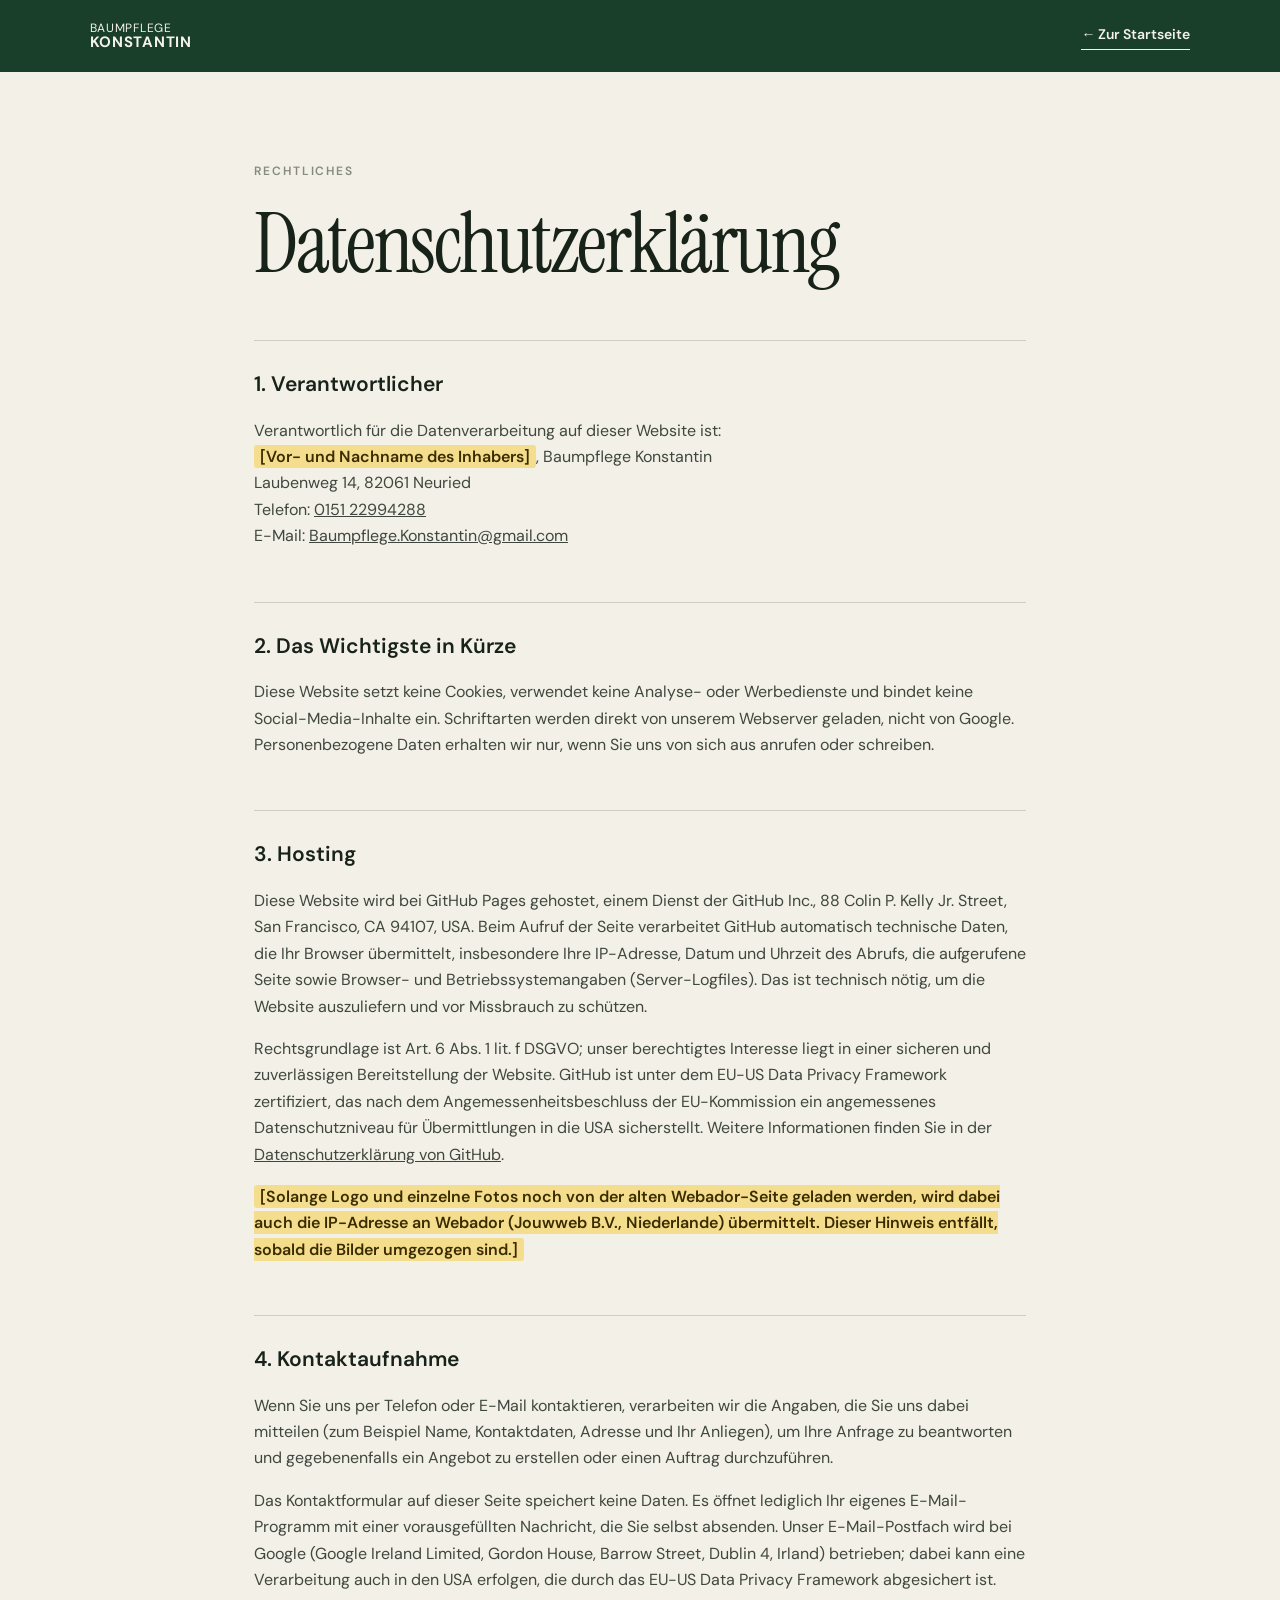
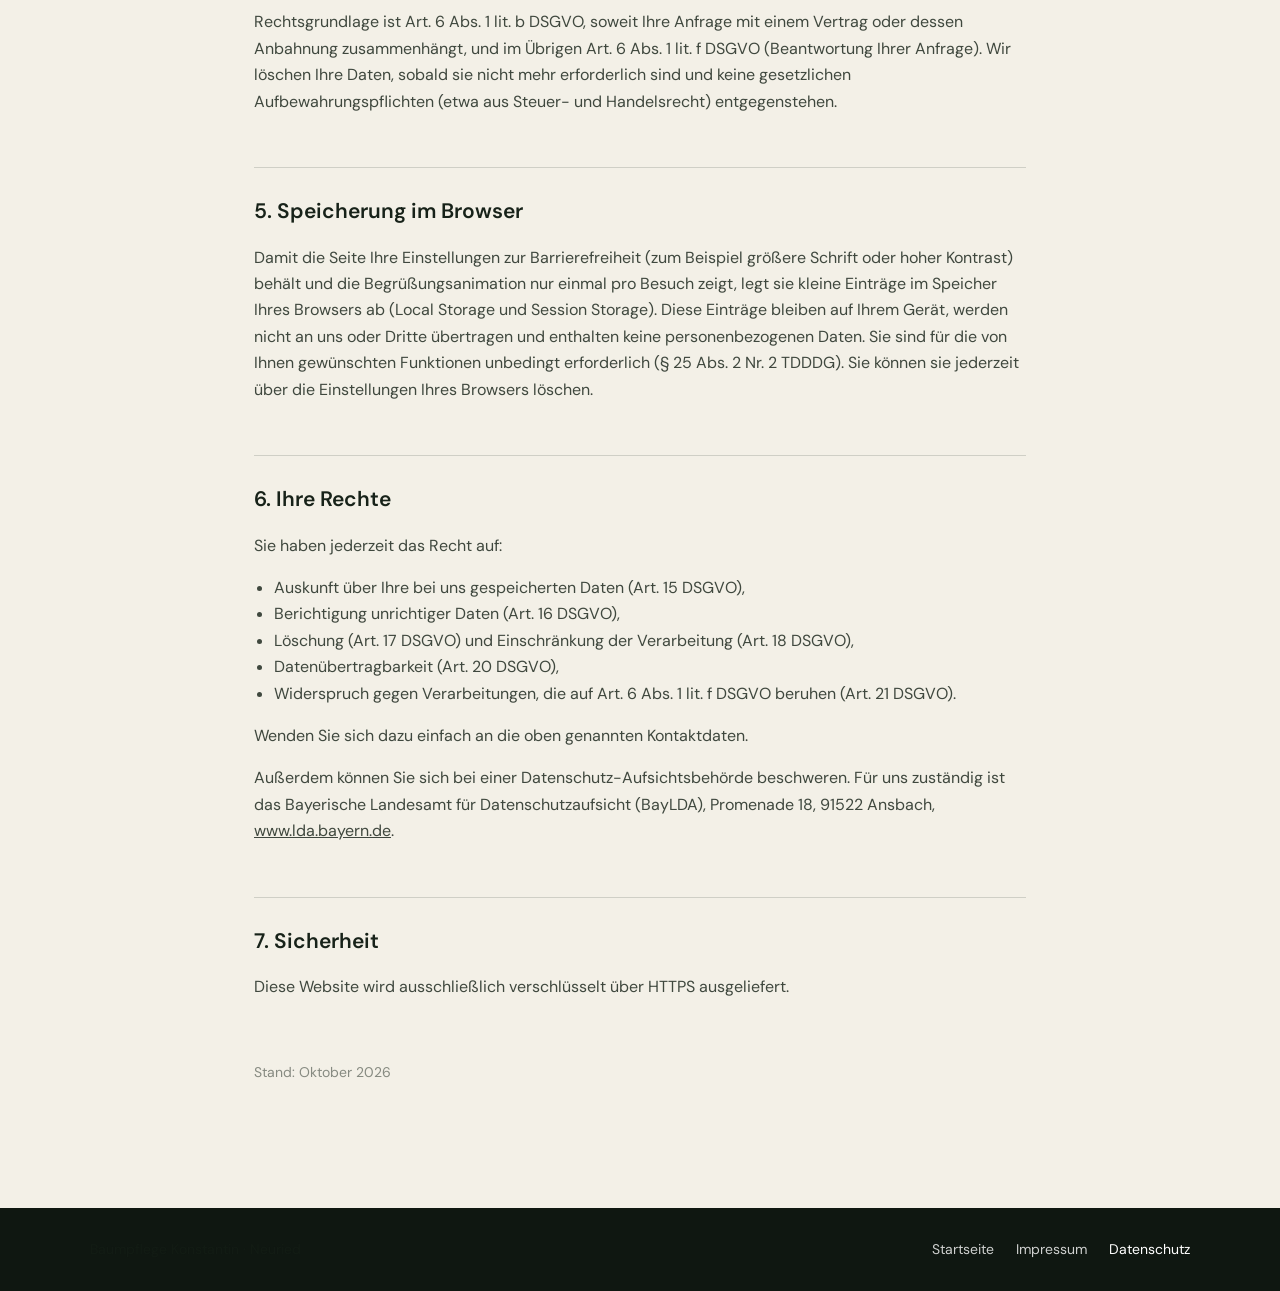
==== datenschutz.html @ 7d9e6bc2 "Impressum und Datenschutz als Unterseiten, Schriften lokal statt von Google Co-Authored-By: Claude O" ====
<!doctype html>
<html lang="de">
<head>
  <meta charset="utf-8" />
  <meta name="viewport" content="width=device-width, initial-scale=1" />
  <meta name="robots" content="noindex" />
  <title>Datenschutz | Baumpflege Konstantin</title>
  <link rel="stylesheet" href="fonts.css" />
  <link rel="stylesheet" href="recht.css" />
</head>
<body>
  <header class="legal-head">
    <a class="legal-brand" href="index.html">Baumpflege<strong>Konstantin</strong></a>
    <a class="legal-back" href="index.html">← Zur Startseite</a>
  </header>

  <main>
    <p class="kicker">Rechtliches</p>
    <h1>Datenschutz&shy;erklärung</h1>

    <h2>1. Verantwortlicher</h2>
    <p>
      Verantwortlich für die Datenverarbeitung auf dieser Website ist:<br>
      <span class="todo">[Vor- und Nachname des Inhabers]</span>, Baumpflege Konstantin<br>
      Laubenweg 14, 82061 Neuried<br>
      Telefon: <a href="tel:+4915122994288">0151 22994288</a><br>
      E-Mail: <a href="mailto:Baumpflege.Konstantin@gmail.com">Baumpflege.Konstantin@gmail.com</a>
    </p>

    <h2>2. Das Wichtigste in Kürze</h2>
    <p>Diese Website setzt keine Cookies, verwendet keine Analyse- oder Werbedienste und bindet keine Social-Media-Inhalte ein. Schriftarten werden direkt von unserem Webserver geladen, nicht von Google. Personenbezogene Daten erhalten wir nur, wenn Sie uns von sich aus anrufen oder schreiben.</p>

    <h2>3. Hosting</h2>
    <p>Diese Website wird bei GitHub Pages gehostet, einem Dienst der GitHub Inc., 88 Colin P. Kelly Jr. Street, San Francisco, CA 94107, USA. Beim Aufruf der Seite verarbeitet GitHub automatisch technische Daten, die Ihr Browser übermittelt, insbesondere Ihre IP-Adresse, Datum und Uhrzeit des Abrufs, die aufgerufene Seite sowie Browser- und Betriebssystemangaben (Server-Logfiles). Das ist technisch nötig, um die Website auszuliefern und vor Missbrauch zu schützen.</p>
    <p>Rechtsgrundlage ist Art. 6 Abs. 1 lit. f DSGVO; unser berechtigtes Interesse liegt in einer sicheren und zuverlässigen Bereitstellung der Website. GitHub ist unter dem EU-US Data Privacy Framework zertifiziert, das nach dem Angemessenheitsbeschluss der EU-Kommission ein angemessenes Datenschutzniveau für Übermittlungen in die USA sicherstellt. Weitere Informationen finden Sie in der <a href="https://docs.github.com/de/site-policy/privacy-policies/github-general-privacy-statement" target="_blank" rel="noopener">Datenschutzerklärung von GitHub</a>.</p>
    <p><span class="todo">[Solange Logo und einzelne Fotos noch von der alten Webador-Seite geladen werden, wird dabei auch die IP-Adresse an Webador (Jouwweb B.V., Niederlande) übermittelt. Dieser Hinweis entfällt, sobald die Bilder umgezogen sind.]</span></p>

    <h2>4. Kontaktaufnahme</h2>
    <p>Wenn Sie uns per Telefon oder E-Mail kontaktieren, verarbeiten wir die Angaben, die Sie uns dabei mitteilen (zum Beispiel Name, Kontaktdaten, Adresse und Ihr Anliegen), um Ihre Anfrage zu beantworten und gegebenenfalls ein Angebot zu erstellen oder einen Auftrag durchzuführen.</p>
    <p>Das Kontaktformular auf dieser Seite speichert keine Daten. Es öffnet lediglich Ihr eigenes E-Mail-Programm mit einer vorausgefüllten Nachricht, die Sie selbst absenden. Unser E-Mail-Postfach wird bei Google (Google Ireland Limited, Gordon House, Barrow Street, Dublin 4, Irland) betrieben; dabei kann eine Verarbeitung auch in den USA erfolgen, die durch das EU-US Data Privacy Framework abgesichert ist.</p>
    <p>Rechtsgrundlage ist Art. 6 Abs. 1 lit. b DSGVO, soweit Ihre Anfrage mit einem Vertrag oder dessen Anbahnung zusammenhängt, und im Übrigen Art. 6 Abs. 1 lit. f DSGVO (Beantwortung Ihrer Anfrage). Wir löschen Ihre Daten, sobald sie nicht mehr erforderlich sind und keine gesetzlichen Aufbewahrungspflichten (etwa aus Steuer- und Handelsrecht) entgegenstehen.</p>

    <h2>5. Speicherung im Browser</h2>
    <p>Damit die Seite Ihre Einstellungen zur Barrierefreiheit (zum Beispiel größere Schrift oder hoher Kontrast) behält und die Begrüßungsanimation nur einmal pro Besuch zeigt, legt sie kleine Einträge im Speicher Ihres Browsers ab (Local Storage und Session Storage). Diese Einträge bleiben auf Ihrem Gerät, werden nicht an uns oder Dritte übertragen und enthalten keine personenbezogenen Daten. Sie sind für die von Ihnen gewünschten Funktionen unbedingt erforderlich (§ 25 Abs. 2 Nr. 2 TDDDG). Sie können sie jederzeit über die Einstellungen Ihres Browsers löschen.</p>

    <h2>6. Ihre Rechte</h2>
    <p>Sie haben jederzeit das Recht auf:</p>
    <ul>
      <li>Auskunft über Ihre bei uns gespeicherten Daten (Art. 15 DSGVO),</li>
      <li>Berichtigung unrichtiger Daten (Art. 16 DSGVO),</li>
      <li>Löschung (Art. 17 DSGVO) und Einschränkung der Verarbeitung (Art. 18 DSGVO),</li>
      <li>Datenübertragbarkeit (Art. 20 DSGVO),</li>
      <li>Widerspruch gegen Verarbeitungen, die auf Art. 6 Abs. 1 lit. f DSGVO beruhen (Art. 21 DSGVO).</li>
    </ul>
    <p>Wenden Sie sich dazu einfach an die oben genannten Kontaktdaten.</p>
    <p>Außerdem können Sie sich bei einer Datenschutz-Aufsichtsbehörde beschweren. Für uns zuständig ist das Bayerische Landesamt für Datenschutzaufsicht (BayLDA), Promenade 18, 91522 Ansbach, <a href="https://www.lda.bayern.de" target="_blank" rel="noopener">www.lda.bayern.de</a>.</p>

    <h2>7. Sicherheit</h2>
    <p>Diese Website wird ausschließlich verschlüsselt über HTTPS ausgeliefert.</p>

    <p class="stand">Stand: Oktober 2026</p>
  </main>

  <footer>
    <p>Baumpflege Konstantin · Neuried</p>
    <nav aria-label="Rechtliches"><a href="index.html">Startseite</a><a href="impressum.html">Impressum</a><a href="datenschutz.html" aria-current="page">Datenschutz</a></nav>
  </footer>
</body>
</html>
---- fonts.css ----
/* latin-ext */
@font-face {
  font-family: 'DM Sans';
  font-style: normal;
  font-weight: 400;
  font-display: swap;
  src: url(fonts/DMSans-normal-latin-ext.woff2) format('woff2');
  unicode-range: U+0100-02BA, U+02BD-02C5, U+02C7-02CC, U+02CE-02D7, U+02DD-02FF, U+0304, U+0308, U+0329, U+1D00-1DBF, U+1E00-1E9F, U+1EF2-1EFF, U+2020, U+20A0-20AB, U+20AD-20C4, U+2113, U+2C60-2C7F, U+A720-A7FF;
}
/* latin */
@font-face {
  font-family: 'DM Sans';
  font-style: normal;
  font-weight: 400;
  font-display: swap;
  src: url(fonts/DMSans-normal-latin.woff2) format('woff2');
  unicode-range: U+0000-00FF, U+0131, U+0152-0153, U+02BB-02BC, U+02C6, U+02DA, U+02DC, U+0304, U+0308, U+0329, U+2000-206F, U+20AC, U+2122, U+2191, U+2193, U+2212, U+2215, U+FEFF, U+FFFD;
}
/* latin-ext */
@font-face {
  font-family: 'DM Sans';
  font-style: normal;
  font-weight: 500;
  font-display: swap;
  src: url(fonts/DMSans-normal-latin-ext.woff2) format('woff2');
  unicode-range: U+0100-02BA, U+02BD-02C5, U+02C7-02CC, U+02CE-02D7, U+02DD-02FF, U+0304, U+0308, U+0329, U+1D00-1DBF, U+1E00-1E9F, U+1EF2-1EFF, U+2020, U+20A0-20AB, U+20AD-20C4, U+2113, U+2C60-2C7F, U+A720-A7FF;
}
/* latin */
@font-face {
  font-family: 'DM Sans';
  font-style: normal;
  font-weight: 500;
  font-display: swap;
  src: url(fonts/DMSans-normal-latin.woff2) format('woff2');
  unicode-range: U+0000-00FF, U+0131, U+0152-0153, U+02BB-02BC, U+02C6, U+02DA, U+02DC, U+0304, U+0308, U+0329, U+2000-206F, U+20AC, U+2122, U+2191, U+2193, U+2212, U+2215, U+FEFF, U+FFFD;
}
/* latin-ext */
@font-face {
  font-family: 'DM Sans';
  font-style: normal;
  font-weight: 600;
  font-display: swap;
  src: url(fonts/DMSans-normal-latin-ext.woff2) format('woff2');
  unicode-range: U+0100-02BA, U+02BD-02C5, U+02C7-02CC, U+02CE-02D7, U+02DD-02FF, U+0304, U+0308, U+0329, U+1D00-1DBF, U+1E00-1E9F, U+1EF2-1EFF, U+2020, U+20A0-20AB, U+20AD-20C4, U+2113, U+2C60-2C7F, U+A720-A7FF;
}
/* latin */
@font-face {
  font-family: 'DM Sans';
  font-style: normal;
  font-weight: 600;
  font-display: swap;
  src: url(fonts/DMSans-normal-latin.woff2) format('woff2');
  unicode-range: U+0000-00FF, U+0131, U+0152-0153, U+02BB-02BC, U+02C6, U+02DA, U+02DC, U+0304, U+0308, U+0329, U+2000-206F, U+20AC, U+2122, U+2191, U+2193, U+2212, U+2215, U+FEFF, U+FFFD;
}
/* latin-ext */
@font-face {
  font-family: 'DM Sans';
  font-style: normal;
  font-weight: 700;
  font-display: swap;
  src: url(fonts/DMSans-normal-latin-ext.woff2) format('woff2');
  unicode-range: U+0100-02BA, U+02BD-02C5, U+02C7-02CC, U+02CE-02D7, U+02DD-02FF, U+0304, U+0308, U+0329, U+1D00-1DBF, U+1E00-1E9F, U+1EF2-1EFF, U+2020, U+20A0-20AB, U+20AD-20C4, U+2113, U+2C60-2C7F, U+A720-A7FF;
}
/* latin */
@font-face {
  font-family: 'DM Sans';
  font-style: normal;
  font-weight: 700;
  font-display: swap;
  src: url(fonts/DMSans-normal-latin.woff2) format('woff2');
  unicode-range: U+0000-00FF, U+0131, U+0152-0153, U+02BB-02BC, U+02C6, U+02DA, U+02DC, U+0304, U+0308, U+0329, U+2000-206F, U+20AC, U+2122, U+2191, U+2193, U+2212, U+2215, U+FEFF, U+FFFD;
}
/* latin-ext */
@font-face {
  font-family: 'Instrument Serif';
  font-style: italic;
  font-weight: 400;
  font-display: swap;
  src: url(fonts/InstrumentSerif-italic-latin-ext.woff2) format('woff2');
  unicode-range: U+0100-02BA, U+02BD-02C5, U+02C7-02CC, U+02CE-02D7, U+02DD-02FF, U+0304, U+0308, U+0329, U+1D00-1DBF, U+1E00-1E9F, U+1EF2-1EFF, U+2020, U+20A0-20AB, U+20AD-20C4, U+2113, U+2C60-2C7F, U+A720-A7FF;
}
/* latin */
@font-face {
  font-family: 'Instrument Serif';
  font-style: italic;
  font-weight: 400;
  font-display: swap;
  src: url(fonts/InstrumentSerif-italic-latin.woff2) format('woff2');
  unicode-range: U+0000-00FF, U+0131, U+0152-0153, U+02BB-02BC, U+02C6, U+02DA, U+02DC, U+0304, U+0308, U+0329, U+2000-206F, U+20AC, U+2122, U+2191, U+2193, U+2212, U+2215, U+FEFF, U+FFFD;
}
/* latin-ext */
@font-face {
  font-family: 'Instrument Serif';
  font-style: normal;
  font-weight: 400;
  font-display: swap;
  src: url(fonts/InstrumentSerif-normal-latin-ext.woff2) format('woff2');
  unicode-range: U+0100-02BA, U+02BD-02C5, U+02C7-02CC, U+02CE-02D7, U+02DD-02FF, U+0304, U+0308, U+0329, U+1D00-1DBF, U+1E00-1E9F, U+1EF2-1EFF, U+2020, U+20A0-20AB, U+20AD-20C4, U+2113, U+2C60-2C7F, U+A720-A7FF;
}
/* latin */
@font-face {
  font-family: 'Instrument Serif';
  font-style: normal;
  font-weight: 400;
  font-display: swap;
  src: url(fonts/InstrumentSerif-normal-latin.woff2) format('woff2');
  unicode-range: U+0000-00FF, U+0131, U+0152-0153, U+02BB-02BC, U+02C6, U+02DA, U+02DC, U+0304, U+0308, U+0329, U+2000-206F, U+20AC, U+2122, U+2191, U+2193, U+2212, U+2215, U+FEFF, U+FFFD;
}
---- recht.css ----
:root{--ink:#172219;--forest:#193e2a;--paper:#f3f0e7;--line:rgba(23,34,25,.16);--serif:'Instrument Serif',serif;--sans:'DM Sans',sans-serif}
*{box-sizing:border-box}
html{scroll-behavior:smooth}
body{margin:0;background:var(--paper);color:var(--ink);font-family:var(--sans);font-size:16px;line-height:1.65}
a{color:inherit}
.legal-head{display:flex;align-items:center;justify-content:space-between;gap:20px;padding:22px 7vw;background:var(--forest);color:#f5f2e9}
.legal-head a{text-decoration:none}
.legal-brand{display:flex;flex-direction:column;font-size:12px;line-height:1.05;letter-spacing:.06em;text-transform:uppercase}
.legal-brand strong{font-size:15px}
.legal-back{font-size:14px;font-weight:600;border-bottom:1px solid currentColor;padding-bottom:3px}
main{max-width:820px;margin:0 auto;padding:90px 24px 110px}
.kicker{font-size:12px;letter-spacing:.16em;text-transform:uppercase;font-weight:600;opacity:.6;margin:0 0 22px}
h1{font-family:var(--serif);font-weight:400;font-size:clamp(48px,7vw,84px);line-height:.95;letter-spacing:-.03em;margin:0 0 56px}
h2{font-size:21px;font-weight:600;margin:52px 0 12px;padding-top:26px;border-top:1px solid var(--line)}
h3{font-size:17px;font-weight:600;margin:28px 0 8px}
p,li{color:rgba(23,34,25,.82)}
ul{padding-left:20px}
.todo{background:#f4dd8c;color:#3a2c00;padding:1px 6px;border-radius:3px;font-weight:600}
.stand{margin-top:60px;font-size:14px;opacity:.6}
footer{padding:30px 7vw;background:#0f1711;color:#fff;display:flex;flex-wrap:wrap;justify-content:space-between;gap:20px;font-size:14px}
footer nav{display:flex;flex-wrap:wrap;gap:22px}
footer a{text-decoration:none;opacity:.8}
footer a:hover,footer a[aria-current]{opacity:1}
footer p{margin:0;opacity:.55}
@media(max-width:640px){main{padding:64px 20px 90px}.legal-head{padding:18px 20px}footer{padding:28px 20px;flex-direction:column}}
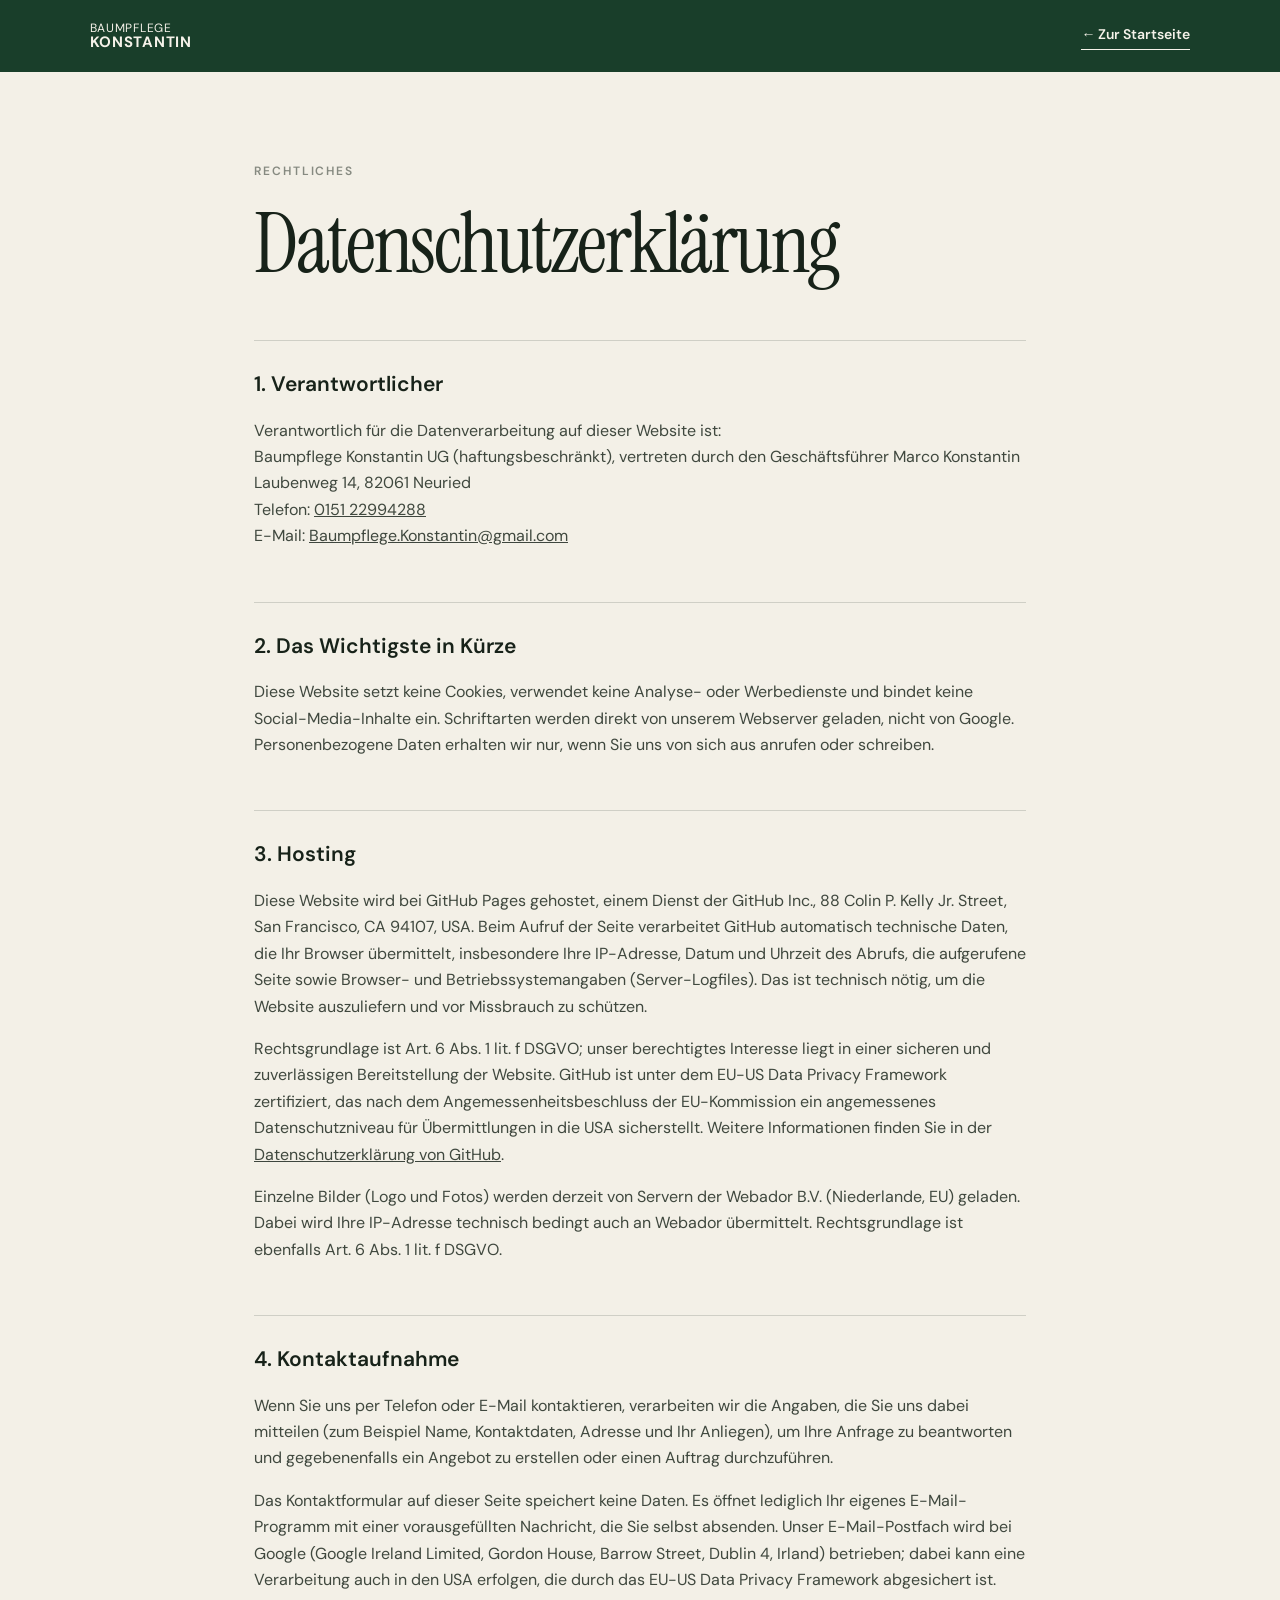
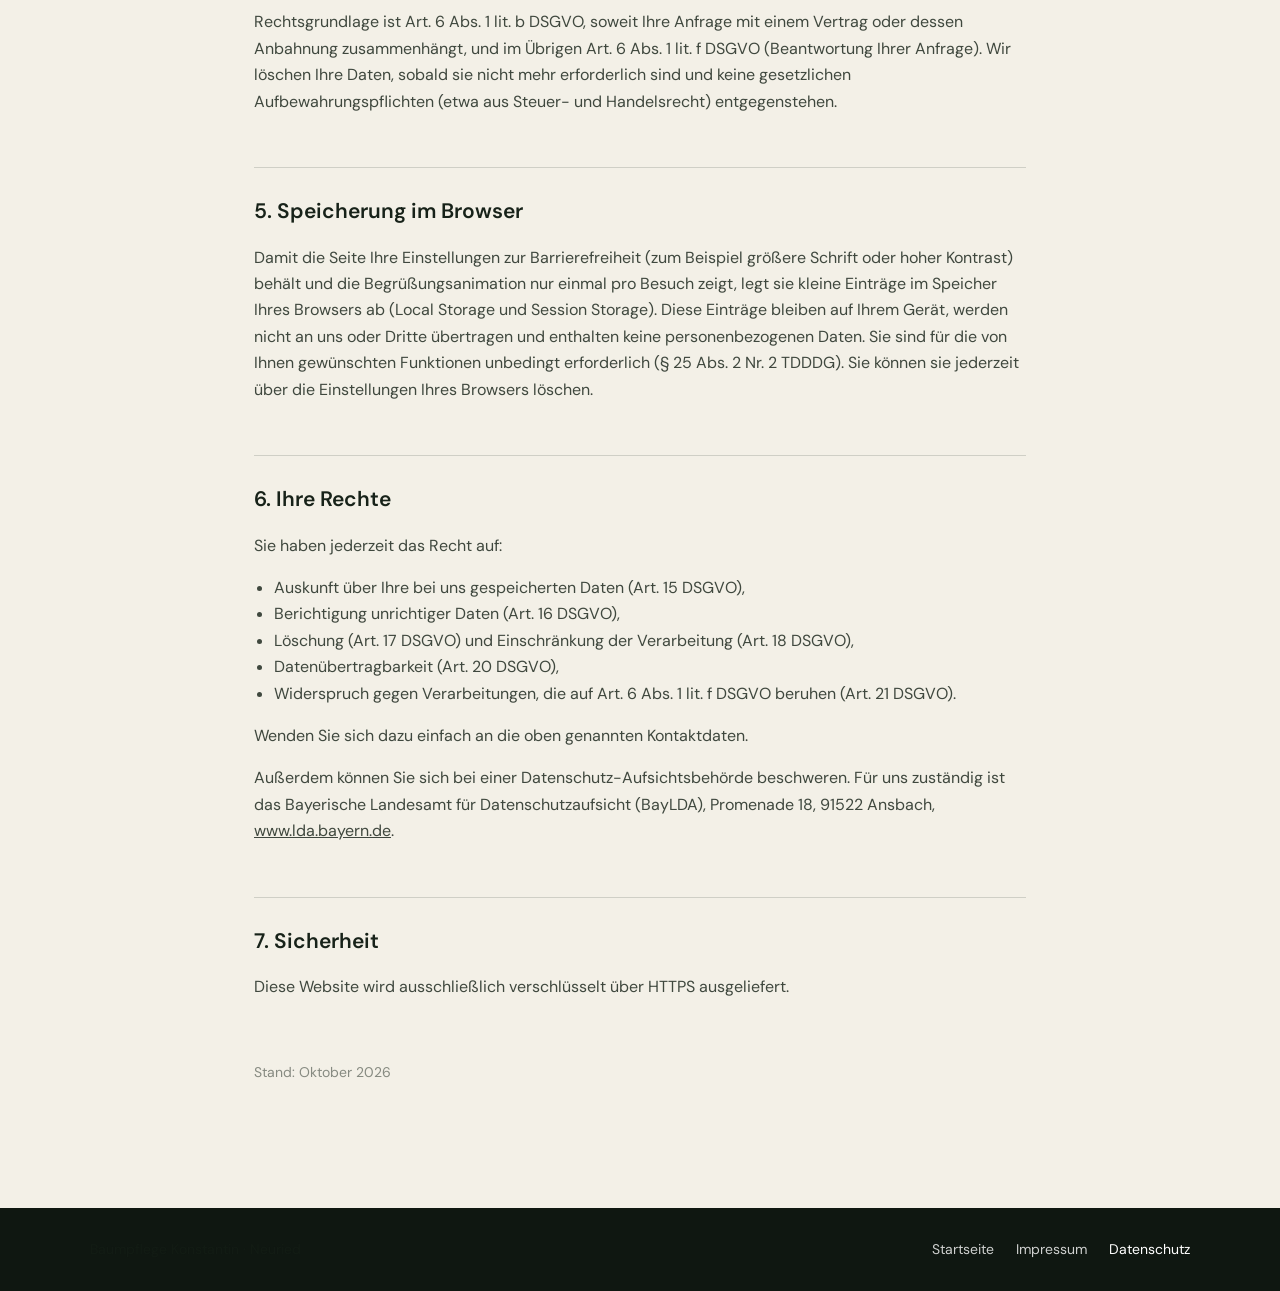
==== commit 11df74ab: "Impressum: UG und Geschäftsführer eingetragen Co-Authored-By: Claude Opus 5.5 (1M context) <noreply@" ====
--- a/datenschutz.html
+++ b/datenschutz.html
@@ -21,7 +21,7 @@
     <h2>1. Verantwortlicher</h2>
     <p>
       Verantwortlich für die Datenverarbeitung auf dieser Website ist:<br>
-      <span class="todo">[Vor- und Nachname des Inhabers]</span>, Baumpflege Konstantin<br>
+      Baumpflege Konstantin UG (haftungsbeschränkt), vertreten durch den Geschäftsführer Marco Konstantin<br>
       Laubenweg 14, 82061 Neuried<br>
       Telefon: <a href="tel:+4915122994288">0151 22994288</a><br>
       E-Mail: <a href="mailto:Baumpflege.Konstantin@gmail.com">Baumpflege.Konstantin@gmail.com</a>
@@ -33,7 +33,7 @@
     <h2>3. Hosting</h2>
     <p>Diese Website wird bei GitHub Pages gehostet, einem Dienst der GitHub Inc., 88 Colin P. Kelly Jr. Street, San Francisco, CA 94107, USA. Beim Aufruf der Seite verarbeitet GitHub automatisch technische Daten, die Ihr Browser übermittelt, insbesondere Ihre IP-Adresse, Datum und Uhrzeit des Abrufs, die aufgerufene Seite sowie Browser- und Betriebssystemangaben (Server-Logfiles). Das ist technisch nötig, um die Website auszuliefern und vor Missbrauch zu schützen.</p>
     <p>Rechtsgrundlage ist Art. 6 Abs. 1 lit. f DSGVO; unser berechtigtes Interesse liegt in einer sicheren und zuverlässigen Bereitstellung der Website. GitHub ist unter dem EU-US Data Privacy Framework zertifiziert, das nach dem Angemessenheitsbeschluss der EU-Kommission ein angemessenes Datenschutzniveau für Übermittlungen in die USA sicherstellt. Weitere Informationen finden Sie in der <a href="https://docs.github.com/de/site-policy/privacy-policies/github-general-privacy-statement" target="_blank" rel="noopener">Datenschutzerklärung von GitHub</a>.</p>
-    <p><span class="todo">[Solange Logo und einzelne Fotos noch von der alten Webador-Seite geladen werden, wird dabei auch die IP-Adresse an Webador (Jouwweb B.V., Niederlande) übermittelt. Dieser Hinweis entfällt, sobald die Bilder umgezogen sind.]</span></p>
+    <p>Einzelne Bilder (Logo und Fotos) werden derzeit von Servern der Webador B.V. (Niederlande, EU) geladen. Dabei wird Ihre IP-Adresse technisch bedingt auch an Webador übermittelt. Rechtsgrundlage ist ebenfalls Art. 6 Abs. 1 lit. f DSGVO.</p>
 
     <h2>4. Kontaktaufnahme</h2>
     <p>Wenn Sie uns per Telefon oder E-Mail kontaktieren, verarbeiten wir die Angaben, die Sie uns dabei mitteilen (zum Beispiel Name, Kontaktdaten, Adresse und Ihr Anliegen), um Ihre Anfrage zu beantworten und gegebenenfalls ein Angebot zu erstellen oder einen Auftrag durchzuführen.</p>
